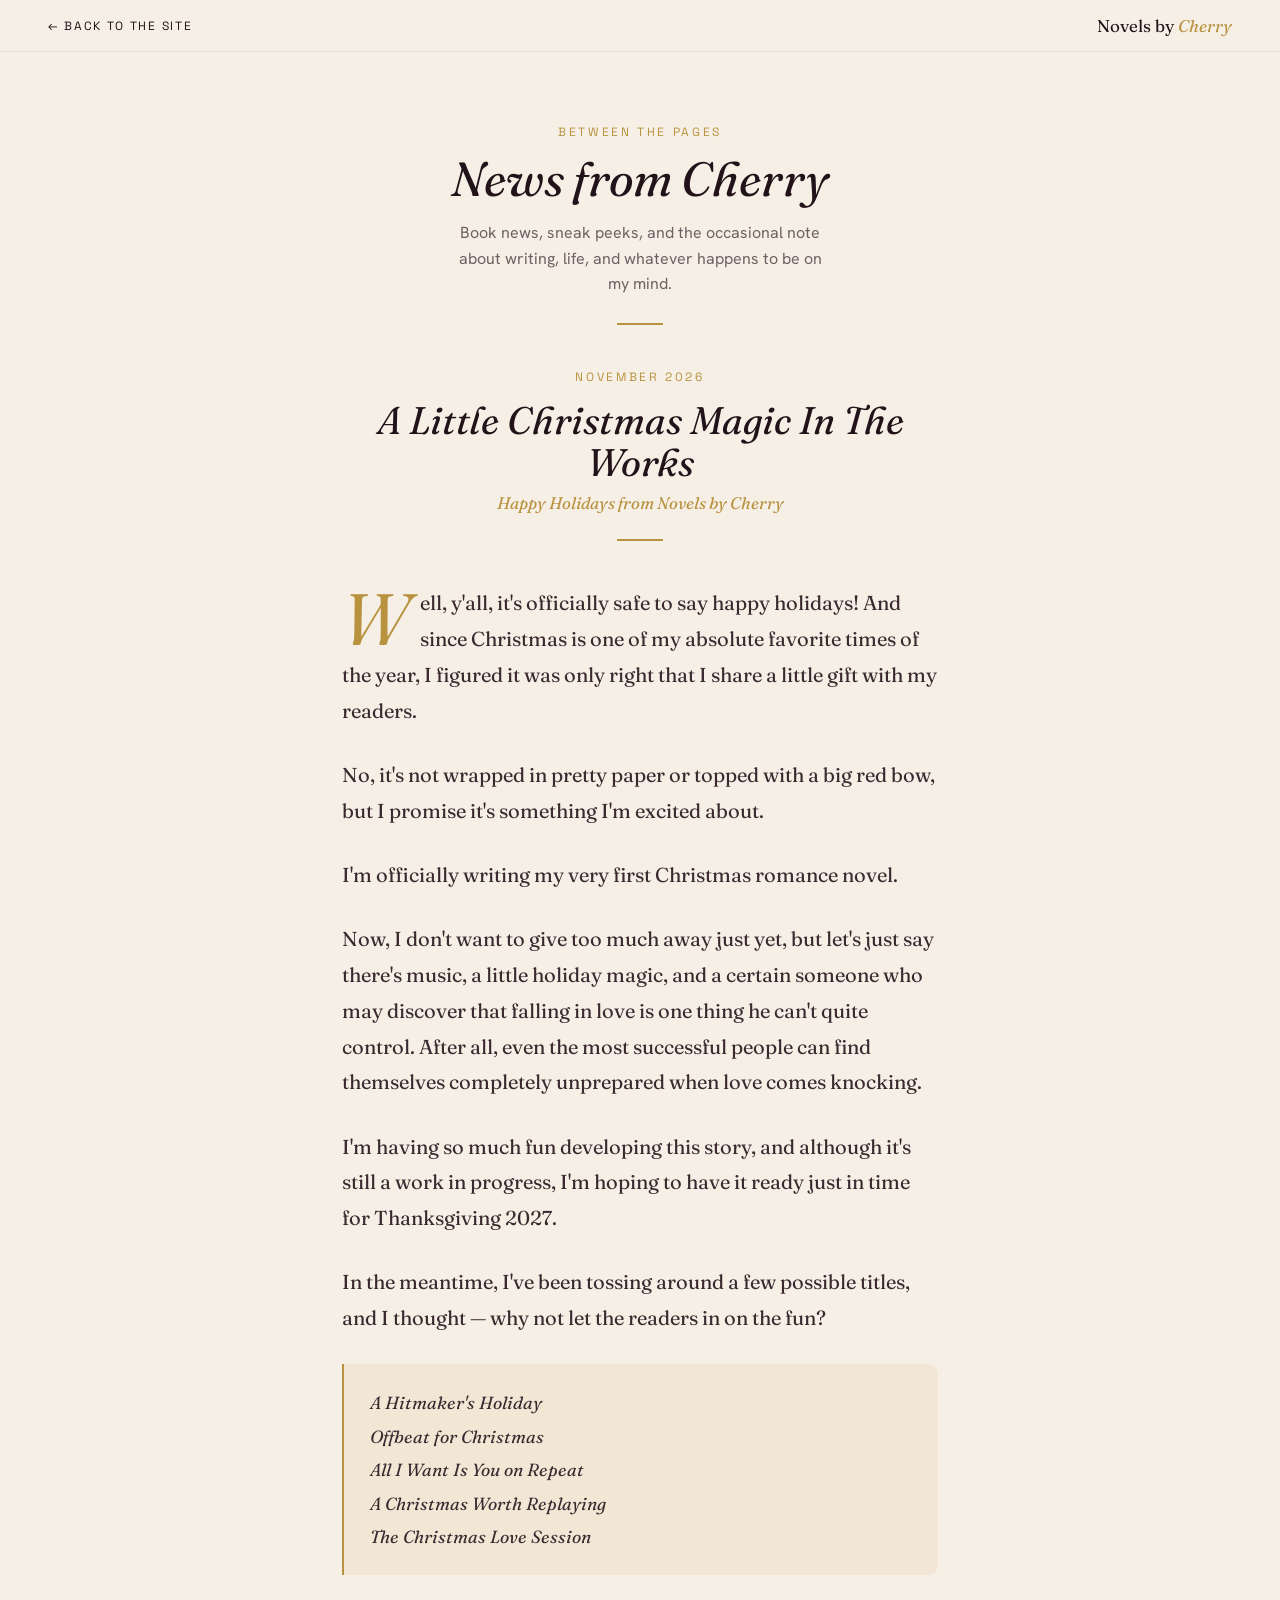
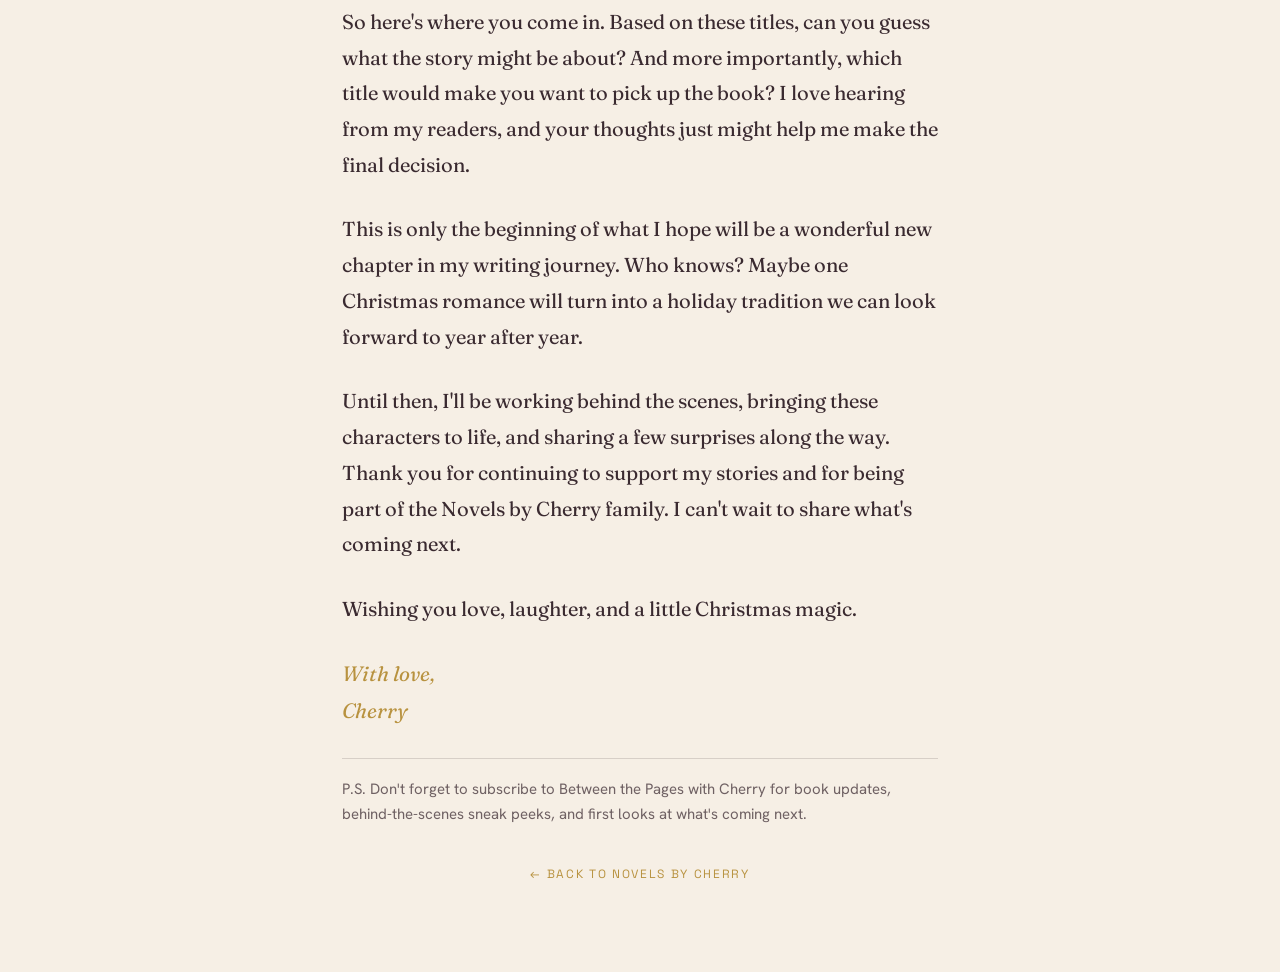
==== updates/index.html @ f845bcd7 "Add paperback ordering through PayPal, sync live site Each book gets an "order a paperback" link tha" ====
<!DOCTYPE html>
<html lang="en">
<head>
<meta charset="UTF-8" />
<meta name="viewport" content="width=device-width, initial-scale=1.0" />
<title>Between the Pages — News from Cherry | Novels by Cherry</title>
<meta name="description" content="Book news, sneak peeks, and notes from Selena Cherry — including the first Christmas romance in the works." />
<link rel="canonical" href="https://www.novelsbycherry.com/updates/index.html" />
<meta property="og:type" content="article" />
<meta property="og:site_name" content="Novels by Cherry" />
<meta property="og:url" content="https://www.novelsbycherry.com/updates/index.html" />
<meta property="og:title" content="Between the Pages — news from Cherry" />
<meta property="og:description" content="Book news, sneak peeks, and notes from author Selena Cherry, including the first Christmas romance in the works." />
<meta property="og:image" content="https://www.novelsbycherry.com/Assets/share.jpg" />
<meta property="og:image:width" content="1200" />
<meta property="og:image:height" content="630" />
<meta name="twitter:card" content="summary_large_image" />
<meta name="twitter:title" content="Between the Pages — news from Cherry" />
<meta name="twitter:description" content="Book news, sneak peeks, and notes from author Selena Cherry, including the first Christmas romance in the works." />
<meta name="twitter:image" content="https://www.novelsbycherry.com/Assets/share.jpg" />
<link rel="preconnect" href="https://fonts.googleapis.com" />
<link rel="preconnect" href="https://fonts.gstatic.com" crossorigin />
<link href="https://fonts.googleapis.com/css2?family=Fraunces:ital,opsz,wght@0,9..144,300..600;1,9..144,300..600&family=Hanken+Grotesk:wght@300;400;500;600&family=Space+Grotesk:wght@400;500;600&display=swap" rel="stylesheet" />
<link rel="stylesheet" href="../read/chapter.css" />
<style>
  .masthead{ max-width:660px; margin:0 auto; padding:clamp(44px,8vh,96px) clamp(22px,6vw,32px) 0; text-align:center; }
  .masthead h1{ font-family:var(--serif); font-weight:400; font-style:italic;
    font-size:clamp(2.1rem,6vw,3rem); color:var(--ink-head); line-height:1.04; }
  .masthead p{ font-family:var(--sans); font-size:16px; line-height:1.6;
    color:rgba(58,42,48,.72); max-width:42ch; margin:16px auto 0; }

  .post{ max-width:660px; margin:0 auto; padding:0 clamp(22px,6vw,32px); }
  .post + .post{ margin-top:clamp(64px,10vh,110px); }
  .post-date{ text-align:center; font-family:var(--mono); font-size:12px; letter-spacing:.22em;
    text-transform:uppercase; color:var(--gold-deep); margin-bottom:14px; }
  .post h2{ text-align:center; font-family:var(--serif); font-weight:400; font-style:italic;
    font-size:clamp(1.7rem,4.6vw,2.4rem); color:var(--ink-head); line-height:1.1; }
  .post-sub{ text-align:center; font-family:var(--serif); font-style:italic;
    font-size:1.05rem; color:var(--gold-deep); margin-top:10px; }

  .titlelist{ list-style:none; margin:0 0 1.4em; padding:22px 26px; background:rgba(217,184,120,.14);
    border-left:2px solid var(--gold-deep); border-radius:0 10px 10px 0; }
  .titlelist li{ font-family:var(--serif); font-style:italic; font-size:1.1rem; line-height:1.9; }

  .signoff{ font-family:var(--serif); font-style:italic; font-size:1.3rem; color:var(--gold-deep); }
  .ps{ font-family:var(--sans); font-size:15px; line-height:1.65; color:rgba(58,42,48,.72);
    border-top:1px solid rgba(34,18,25,.14); padding-top:18px; margin-top:28px; }
</style>
</head>
<body>
<div class="progress" id="progress"></div>

<header class="topbar">
  <a class="back" href="../index.html">← Back to the site</a>
  <a class="brand" href="../index.html">Novels by <em>Cherry</em></a>
</header>

<div class="masthead">
  <div class="kicker">Between the Pages</div>
  <h1>News from Cherry</h1>
  <p>Book news, sneak peeks, and the occasional note about writing, life, and whatever happens to be on my mind.</p>
  <div class="rule"></div>
</div>

<main>

  <article class="post">
    <div class="post-date">November 2026</div>
    <h2>A Little Christmas Magic In The Works</h2>
    <div class="post-sub">Happy Holidays from Novels by Cherry</div>
    <div class="rule"></div>
    <div class="prose">
      <p>Well, y'all, it's officially safe to say happy holidays! And since Christmas is one of my absolute favorite times of the year, I figured it was only right that I share a little gift with my readers.</p>
      <p>No, it's not wrapped in pretty paper or topped with a big red bow, but I promise it's something I'm excited about.</p>
      <p>I'm officially writing my very first Christmas romance novel.</p>
      <p>Now, I don't want to give too much away just yet, but let's just say there's music, a little holiday magic, and a certain someone who may discover that falling in love is one thing he can't quite control. After all, even the most successful people can find themselves completely unprepared when love comes knocking.</p>
      <p>I'm having so much fun developing this story, and although it's still a work in progress, I'm hoping to have it ready just in time for Thanksgiving 2027.</p>
      <p>In the meantime, I've been tossing around a few possible titles, and I thought — why not let the readers in on the fun?</p>
      <ul class="titlelist">
        <li>A Hitmaker's Holiday</li>
        <li>Offbeat for Christmas</li>
        <li>All I Want Is You on Repeat</li>
        <li>A Christmas Worth Replaying</li>
        <li>The Christmas Love Session</li>
      </ul>
      <p>So here's where you come in. Based on these titles, can you guess what the story might be about? And more importantly, which title would make you want to pick up the book? I love hearing from my readers, and your thoughts just might help me make the final decision.</p>
      <p>This is only the beginning of what I hope will be a wonderful new chapter in my writing journey. Who knows? Maybe one Christmas romance will turn into a holiday tradition we can look forward to year after year.</p>
      <p>Until then, I'll be working behind the scenes, bringing these characters to life, and sharing a few surprises along the way. Thank you for continuing to support my stories and for being part of the Novels by Cherry family. I can't wait to share what's coming next.</p>
      <p>Wishing you love, laughter, and a little Christmas magic.</p>
      <p class="signoff">With love,<br>Cherry</p>
      <p class="ps">P.S. Don't forget to subscribe to Between the Pages with Cherry for book updates, behind-the-scenes sneak peeks, and first looks at what's coming next.</p>
    </div>
  </article>

  <!-- ============================================================
       NOT YET PUBLISHED.
       Selena asked for these to go up on set dates. To publish one,
       delete the comment marker line above it and the one below it.

       POST 2 — publish late November / first week of December 2026
       POST 3 — publish a day or two after Christmas 2026
       ============================================================ -->

  <!-- POST 2 — DO NOT PUBLISH BEFORE LATE NOVEMBER 2026
  <article class="post">
    <div class="post-date">December 2026</div>
    <h2>Something New Is On The Horizon</h2>
    <div class="post-sub">A new chapter, a new love story</div>
    <div class="rule"></div>
    <div class="prose">
      <p>If there's one thing I love about being an author, it's the opportunity to create characters who make you laugh, fall in love, shake your head, and occasionally want to reach through the pages and give somebody a piece of your mind.</p>
      <p>Lately, I've been spending time with a whole new cast of characters, and I have to tell y'all — they're already keeping me entertained, honey.</p>
      <p>As I continue working on my next novel, I'm exploring new storytelling possibilities, unexpected relationships, and all those complicated little things that make love so interesting.</p>
      <p>One thing you can always count on from me is a story filled with relatable characters, real emotions, a little humor, and enough surprises to keep you turning the pages.</p>
      <p>I'm excited about what's ahead, and I'm even more excited to have you along for the journey.</p>
      <p>Now, I have a question for my readers. When you're reading a romance novel, what keeps you turning the pages? Is it the chemistry between the characters, the drama, the humor, the steamy spice, or those unexpected plot twists? I'd love to hear your thoughts.</p>
      <p class="signoff">Until the next chapter,<br>Cherry</p>
    </div>
  </article>
  END POST 2 -->

  <!-- POST 3 — DO NOT PUBLISH BEFORE LATE DECEMBER 2026
  <article class="post">
    <div class="post-date">Late December 2026</div>
    <h2>Could This Become A Christmas Tradition?</h2>
    <div class="post-sub">A little Christmas magic, year after year</div>
    <div class="rule"></div>
    <div class="prose">
      <p>Okay, y'all — I think I may be onto something.</p>
      <p>What started as an idea for my very first Christmas romance novel has me thinking about something even bigger. What if I made this an annual tradition?</p>
      <p>Imagine curling up with a cozy blanket, your favorite holiday drink, and a brand-new Christmas love story from yours truly every holiday season. I'm talking unexpected romance, unforgettable characters, a little drama, plenty of laughter, and of course, a whole lot of Christmas magic.</p>
      <p>Now, before anybody starts holding me to a publishing schedule, let me say that I'm still working on bringing the very first story to life. But the idea of creating a collection of holiday romances that readers can look forward to year after year has me genuinely excited.</p>
      <p>My first Christmas romance is currently planned for Thanksgiving 2027, and I'm enjoying the creative journey of bringing these characters and their stories together.</p>
      <p>And who knows? Some of the people you meet in the first book might have a love story of their own just waiting to be told.</p>
      <p>So tell me something. Would you enjoy a Christmas romance series where each book introduces a new couple, but familiar characters occasionally return?</p>
      <p>Because I have a feeling this could be the beginning of something special.</p>
      <p class="signoff">With love, laughter, and a little Christmas magic,<br>Cherry</p>
    </div>
  </article>
  END POST 3 -->

</main>

<a class="backhome" href="../index.html">← Back to Novels by Cherry</a>

<script src="../page-transition.js"></script>
<script>
  const bar = document.getElementById('progress');
  const onScroll = () => {
    const h = document.documentElement.scrollHeight - window.innerHeight;
    bar.style.width = (h > 0 ? (window.scrollY / h) * 100 : 0) + '%';
  };
  window.addEventListener('scroll', onScroll, { passive: true });
  onScroll();
</script>
</body>
</html>
---- read/chapter.css ----
:root{
  --ink:#160f13; --plum:#2c1822;
  --cream:#f4e9de; --paper:#f6efe5;
  --ink-body:#3a2a30; --ink-head:#221219;
  --gold:#d9b878; --gold-deep:#b8923f;
  --serif:"Fraunces",Georgia,serif;
  --sans:"Hanken Grotesk",system-ui,sans-serif;
  --mono:"Space Grotesk","Hanken Grotesk",sans-serif;
}
*{ box-sizing:border-box; margin:0; padding:0; }
html{ -webkit-font-smoothing:antialiased; text-rendering:optimizeLegibility; scroll-behavior:smooth; }
body{ font-family:var(--serif); background:var(--paper); color:var(--ink-body); }
::selection{ background:var(--gold); color:var(--ink); }

/* cross-page fade — see ../page-transition.js */
@media (prefers-reduced-motion: no-preference){
  body{ animation:pageIn .85s ease both; }
  body.is-leaving{ animation:pageOut .36s ease forwards; }
}
@keyframes pageIn{ from{ opacity:0; } to{ opacity:1; } }
@keyframes pageOut{ from{ opacity:1; } to{ opacity:0; } }
:focus-visible{ outline:2px solid var(--gold-deep); outline-offset:3px; border-radius:3px; }

.progress{ position:fixed; top:0; left:0; height:3px; width:0; background:var(--gold-deep); z-index:50; }

.topbar{ position:sticky; top:0; z-index:40; display:flex; align-items:center; justify-content:space-between;
  padding:15px clamp(20px,5vw,48px); background:rgba(246,239,229,.86); backdrop-filter:saturate(140%) blur(10px);
  border-bottom:1px solid rgba(34,18,25,.08); }
.topbar .back{ font-family:var(--mono); font-size:12px; letter-spacing:.14em; text-transform:uppercase;
  color:var(--ink-head); text-decoration:none; }
.topbar .back:hover{ color:var(--gold-deep); }
.topbar .brand{ font-family:var(--serif); font-size:17px; color:var(--ink-head); text-decoration:none; }
.topbar .brand em{ font-style:italic; color:var(--gold-deep); }

.reader{ max-width:660px; margin:0 auto; padding:clamp(44px,8vh,96px) clamp(22px,6vw,32px) 40px; }
.kicker{ text-align:center; font-family:var(--mono); font-size:12px; letter-spacing:.22em; text-transform:uppercase;
  color:var(--gold-deep); margin-bottom:14px; }
.reader h1{ text-align:center; font-family:var(--serif); font-weight:400; font-style:italic;
  font-size:clamp(2.1rem,6vw,3rem); color:var(--ink-head); line-height:1.04; }
.rule{ width:46px; height:2px; background:var(--gold-deep); margin:26px auto 44px; }

.prose{ font-size:clamp(1.12rem,2.3vw,1.26rem); line-height:1.78; }
.prose p{ margin:0 0 1.4em; }
.prose p:first-of-type::first-letter{ font-family:var(--serif); font-style:italic; font-size:3.6em; line-height:.78;
  float:left; padding:6px 12px 0 0; color:var(--gold-deep); }

.endcap{ max-width:660px; margin:64px auto 0; padding:0 clamp(22px,6vw,32px); }
.end-rule{ width:90px; height:1px; background:rgba(34,18,25,.22); margin:0 auto 44px; }
.buybox{ display:flex; gap:22px; align-items:center; justify-content:center; flex-wrap:wrap;
  background:var(--ink); color:var(--cream); padding:28px 30px; border-radius:16px; }
.buybox img{ width:78px; height:auto; border-radius:5px; }
.bx-copy{ max-width:300px; }
.bx-copy h3{ font-family:var(--serif); font-style:italic; font-weight:400; font-size:1.45rem; margin-bottom:7px; }
.bx-copy p{ font-family:var(--sans); font-size:14px; color:rgba(244,233,222,.7); line-height:1.5; margin-bottom:16px; }
.btn{ display:inline-flex; align-items:center; gap:8px; font-family:var(--mono); font-size:12px; letter-spacing:.12em;
  text-transform:uppercase; background:var(--gold); color:var(--ink); padding:11px 20px; border-radius:999px; text-decoration:none; }
.btn:hover{ background:#e6c98c; }
.backhome{ display:block; text-align:center; margin:40px 0 90px; font-family:var(--mono); font-size:12px;
  letter-spacing:.14em; text-transform:uppercase; color:var(--gold-deep); text-decoration:none; }
.backhome:hover{ color:var(--ink-head); }

@media(max-width:540px){
  .buybox{ flex-direction:column; text-align:center; }
  .bx-copy{ max-width:none; }
}
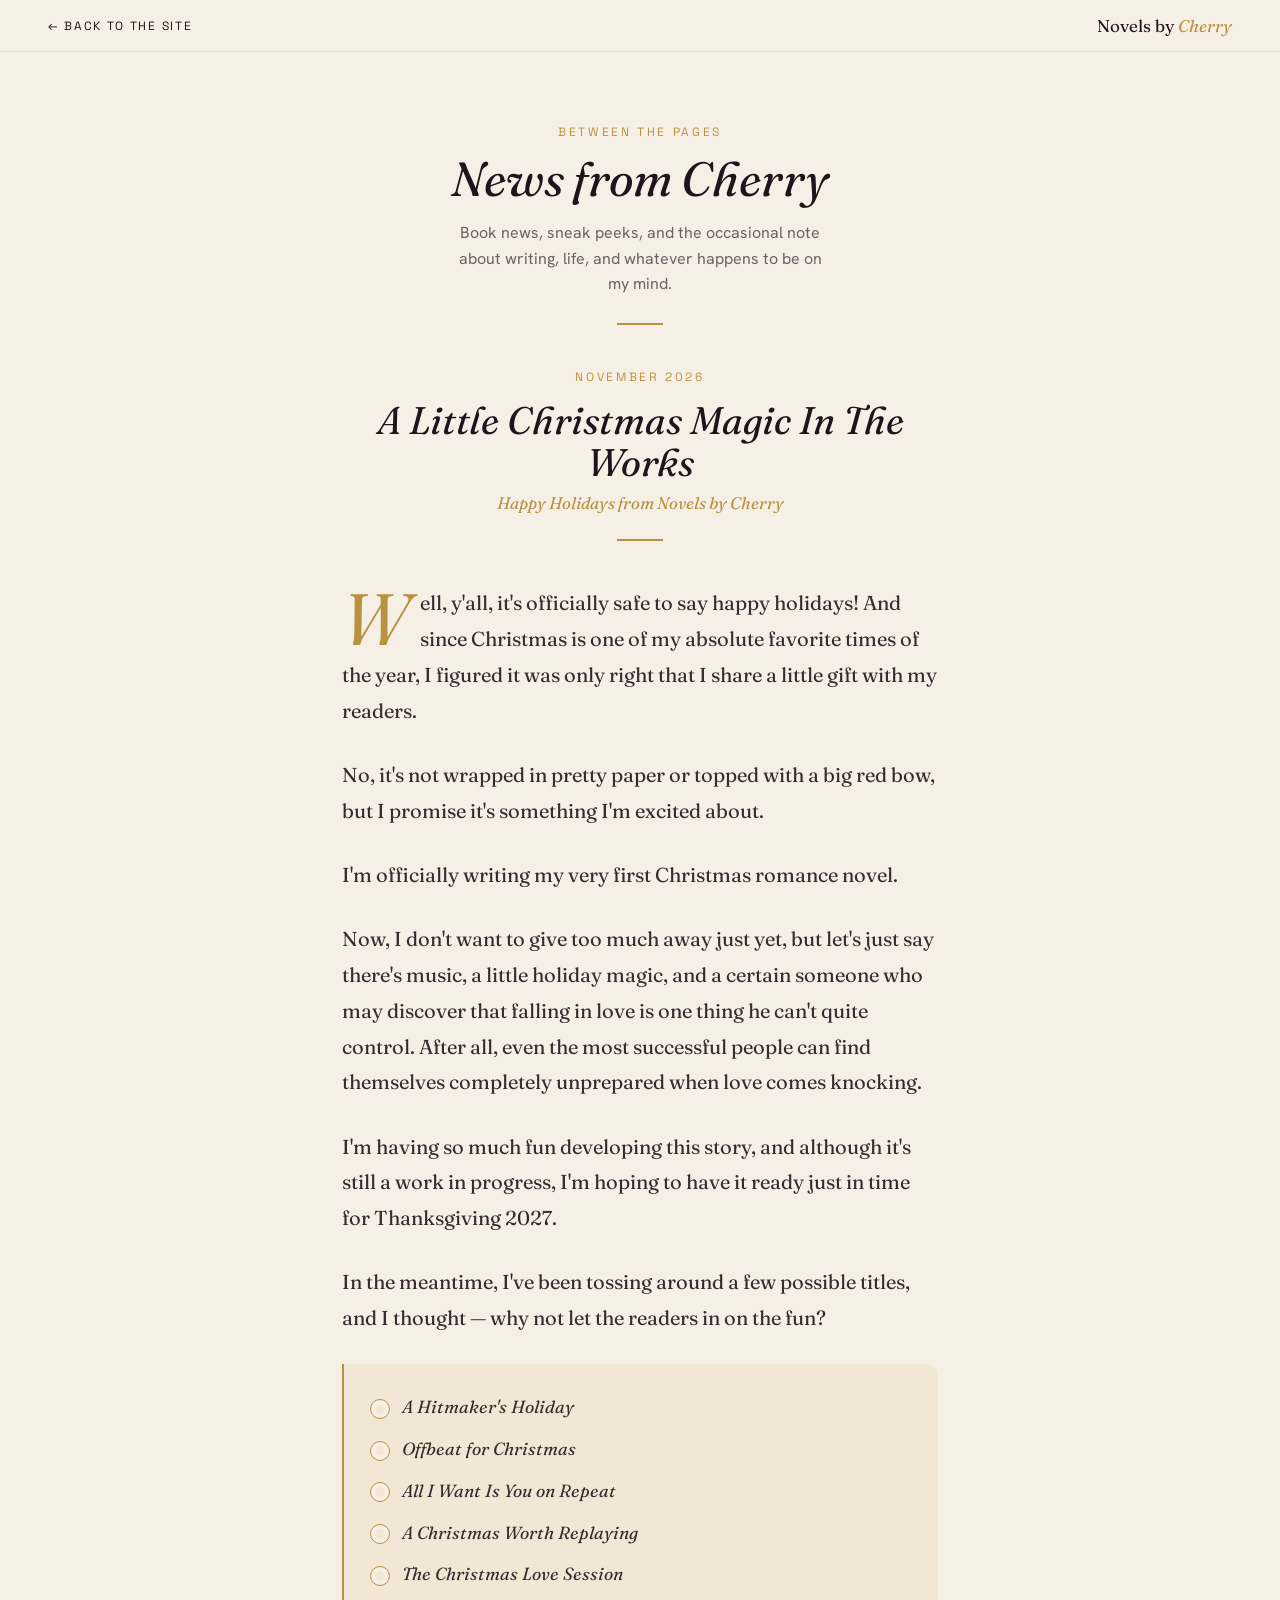
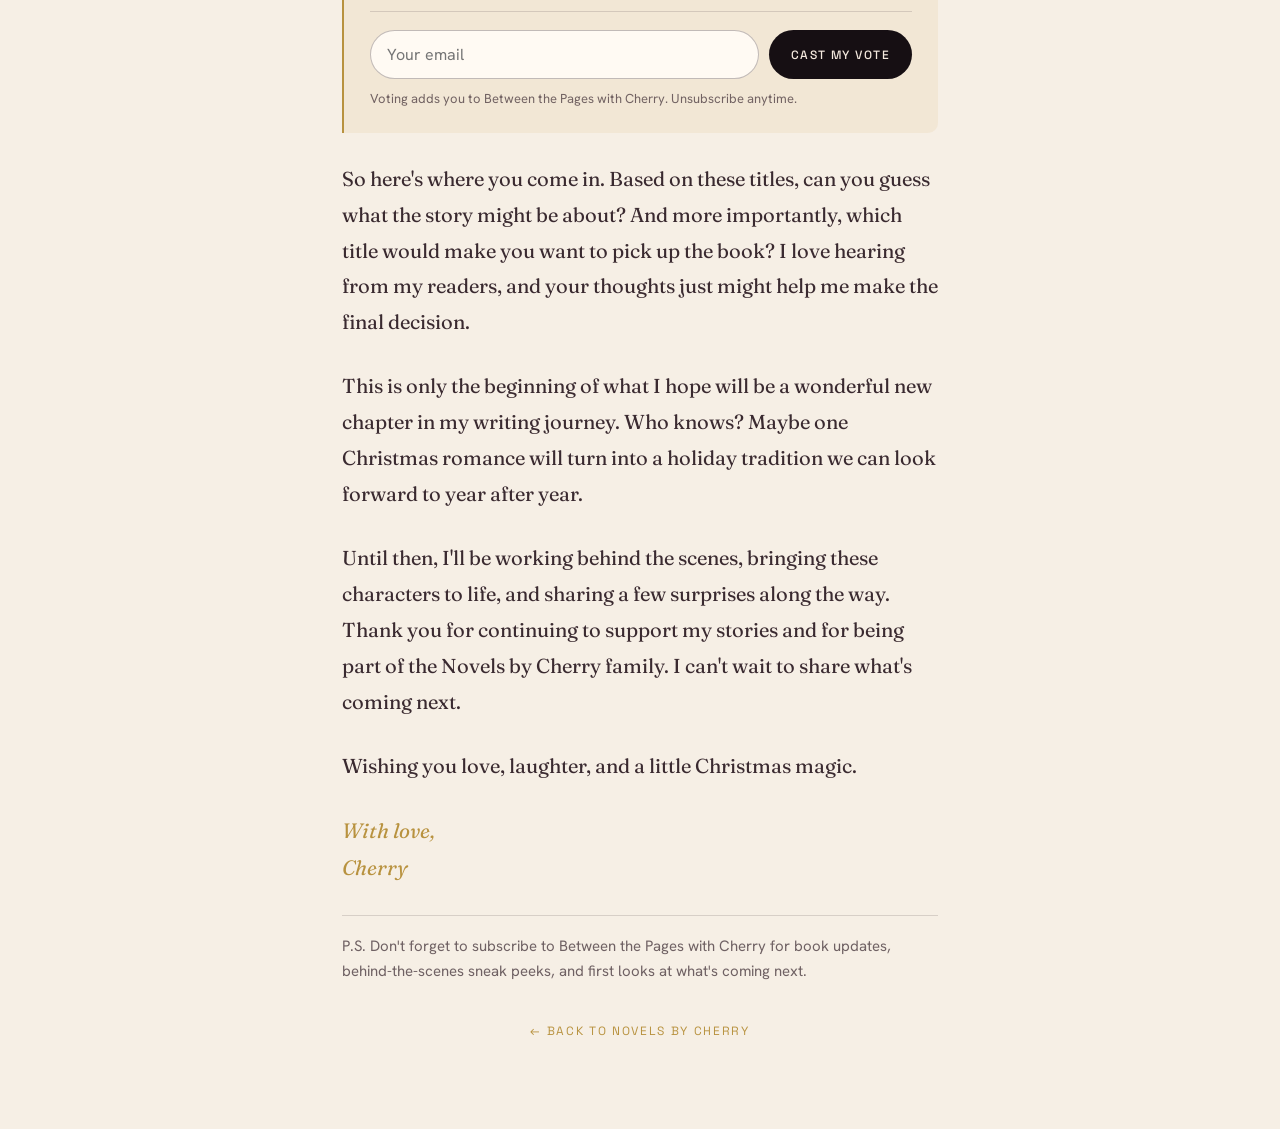
==== commit 032c8c50: "Add Christmas title vote, drop confirm-email wording The signup form no longer sends a confirm email" ====
--- a/updates/index.html
+++ b/updates/index.html
@@ -38,9 +38,34 @@
   .post-sub{ text-align:center; font-family:var(--serif); font-style:italic;
     font-size:1.05rem; color:var(--gold-deep); margin-top:10px; }
 
-  .titlelist{ list-style:none; margin:0 0 1.4em; padding:22px 26px; background:rgba(217,184,120,.14);
+  .ballot{ margin:0 0 1.4em; padding:22px 26px 24px; background:rgba(217,184,120,.14);
     border-left:2px solid var(--gold-deep); border-radius:0 10px 10px 0; }
-  .titlelist li{ font-family:var(--serif); font-style:italic; font-size:1.1rem; line-height:1.9; }
+  .ballot fieldset{ border:0; min-width:0; }
+  .ballot legend{ position:absolute; width:1px; height:1px; overflow:hidden; clip-path:inset(50%); }
+  .ballot input[type=radio]{ position:absolute; opacity:0; pointer-events:none; }
+  .ballot label{ display:block; padding:9px 0; cursor:pointer; font-style:italic; font-size:1.1rem; line-height:1.35; }
+  .ballot label span{ display:block; position:relative; padding-left:32px; }
+  .ballot label span::before{ content:""; position:absolute; left:0; top:.2em; width:18px; height:18px;
+    border-radius:50%; border:1.5px solid var(--gold-deep); box-shadow:inset 0 0 0 4px var(--paper); }
+  .ballot input:checked + span{ color:var(--ink-head); font-weight:500; }
+  .ballot input:checked + span::before{ background:var(--gold-deep); box-shadow:inset 0 0 0 3.5px #f3e7d3; }
+  .ballot input:focus-visible + span{ outline:2px solid var(--gold-deep); outline-offset:3px; border-radius:3px; }
+  .ballot-row{ display:flex; gap:10px; flex-wrap:wrap; margin-top:16px; padding-top:18px;
+    border-top:1px solid rgba(34,18,25,.14); }
+  .ballot input[type=email]{ flex:1 1 220px; min-width:0; font-family:var(--sans); font-size:16px;
+    padding:13px 16px; border-radius:999px; border:1px solid rgba(34,18,25,.28); background:#fffaf3; color:var(--ink-head); }
+  .ballot button{ font-family:var(--mono); font-size:12px; font-weight:500; letter-spacing:.12em;
+    text-transform:uppercase; padding:14px 22px; border-radius:999px; border:0; cursor:pointer;
+    background:var(--ink); color:var(--cream); }
+  .ballot button:hover{ background:var(--plum); }
+  .ballot button:disabled{ opacity:.6; cursor:default; }
+  .ballot-fine{ font-family:var(--sans); font-size:13px; line-height:1.5; color:rgba(58,42,48,.7); margin-top:10px; }
+  .ballot-msg{ font-family:var(--sans); font-size:14px; line-height:1.5; color:var(--ink-head); }
+  .ballot-msg:not(:empty){ margin-top:10px; }
+  .ballot [data-done]{ display:none; }
+  .ballot.is-done [data-done]{ display:block; }
+  .ballot.is-done > :not([data-done]){ display:none; }
+  .ballot-done{ font-style:italic; font-size:1.2rem; line-height:1.5; color:var(--ink-head); }
 
   .signoff{ font-family:var(--serif); font-style:italic; font-size:1.3rem; color:var(--gold-deep); }
   .ps{ font-family:var(--sans); font-size:15px; line-height:1.65; color:rgba(58,42,48,.72);
@@ -76,13 +101,25 @@
       <p>Now, I don't want to give too much away just yet, but let's just say there's music, a little holiday magic, and a certain someone who may discover that falling in love is one thing he can't quite control. After all, even the most successful people can find themselves completely unprepared when love comes knocking.</p>
       <p>I'm having so much fun developing this story, and although it's still a work in progress, I'm hoping to have it ready just in time for Thanksgiving 2027.</p>
       <p>In the meantime, I've been tossing around a few possible titles, and I thought — why not let the readers in on the fun?</p>
-      <ul class="titlelist">
-        <li>A Hitmaker's Holiday</li>
-        <li>Offbeat for Christmas</li>
-        <li>All I Want Is You on Repeat</li>
-        <li>A Christmas Worth Replaying</li>
-        <li>The Christmas Love Session</li>
-      </ul>
+      <form class="ballot" data-ballot>
+        <fieldset>
+          <legend>Vote for a title</legend>
+          <label><input type="radio" name="fields[christmas_title]" value="A Hitmaker's Holiday" required><span>A Hitmaker's Holiday</span></label>
+          <label><input type="radio" name="fields[christmas_title]" value="Offbeat for Christmas"><span>Offbeat for Christmas</span></label>
+          <label><input type="radio" name="fields[christmas_title]" value="All I Want Is You on Repeat"><span>All I Want Is You on Repeat</span></label>
+          <label><input type="radio" name="fields[christmas_title]" value="A Christmas Worth Replaying"><span>A Christmas Worth Replaying</span></label>
+          <label><input type="radio" name="fields[christmas_title]" value="The Christmas Love Session"><span>The Christmas Love Session</span></label>
+        </fieldset>
+        <div class="ballot-row">
+          <input type="email" name="fields[email]" autocomplete="email" placeholder="Your email" aria-label="Your email" required>
+          <button type="submit">Cast my vote</button>
+        </div>
+        <div class="ballot-fine">Voting adds you to Between the Pages with Cherry. Unsubscribe anytime.</div>
+        <div class="ballot-msg" data-msg role="status"></div>
+        <div data-done>
+          <div class="ballot-done">Your vote for <span data-pick></span> is in.</div>
+        </div>
+      </form>
       <p>So here's where you come in. Based on these titles, can you guess what the story might be about? And more importantly, which title would make you want to pick up the book? I love hearing from my readers, and your thoughts just might help me make the final decision.</p>
       <p>This is only the beginning of what I hope will be a wonderful new chapter in my writing journey. Who knows? Maybe one Christmas romance will turn into a holiday tradition we can look forward to year after year.</p>
       <p>Until then, I'll be working behind the scenes, bringing these characters to life, and sharing a few surprises along the way. Thank you for continuing to support my stories and for being part of the Novels by Cherry family. I can't wait to share what's coming next.</p>
@@ -152,6 +189,32 @@
   };
   window.addEventListener('scroll', onScroll, { passive: true });
   onScroll();
+
+  // Sends the vote to the same MailerLite form as the homepage signup.
+  // The title rides along in the "christmas_title" field, which has to exist on that form.
+  const ballot = document.querySelector('[data-ballot]');
+  ballot.addEventListener('submit', async (e) => {
+    e.preventDefault();
+    const btn = ballot.querySelector('button');
+    const msg = ballot.querySelector('[data-msg]');
+    const data = new FormData(ballot);
+    data.append('ml-submit', '1');
+    data.append('anticsrf', 'true');
+    btn.disabled = true;
+    btn.textContent = 'Sending…';
+    msg.textContent = '';
+    try {
+      const res = await fetch('https://assets.mailerlite.com/jsonp/2620420/forms/204268883107907236/subscribe', { method: 'POST', body: data });
+      const out = await res.json();
+      if (!out.success) throw new Error('rejected');
+      ballot.querySelector('[data-pick]').textContent = data.get('fields[christmas_title]');
+      ballot.classList.add('is-done');
+    } catch (err) {
+      btn.disabled = false;
+      btn.textContent = 'Cast my vote';
+      msg.textContent = 'That didn’t go through. Check the address and try again.';
+    }
+  });
 </script>
 </body>
 </html>
